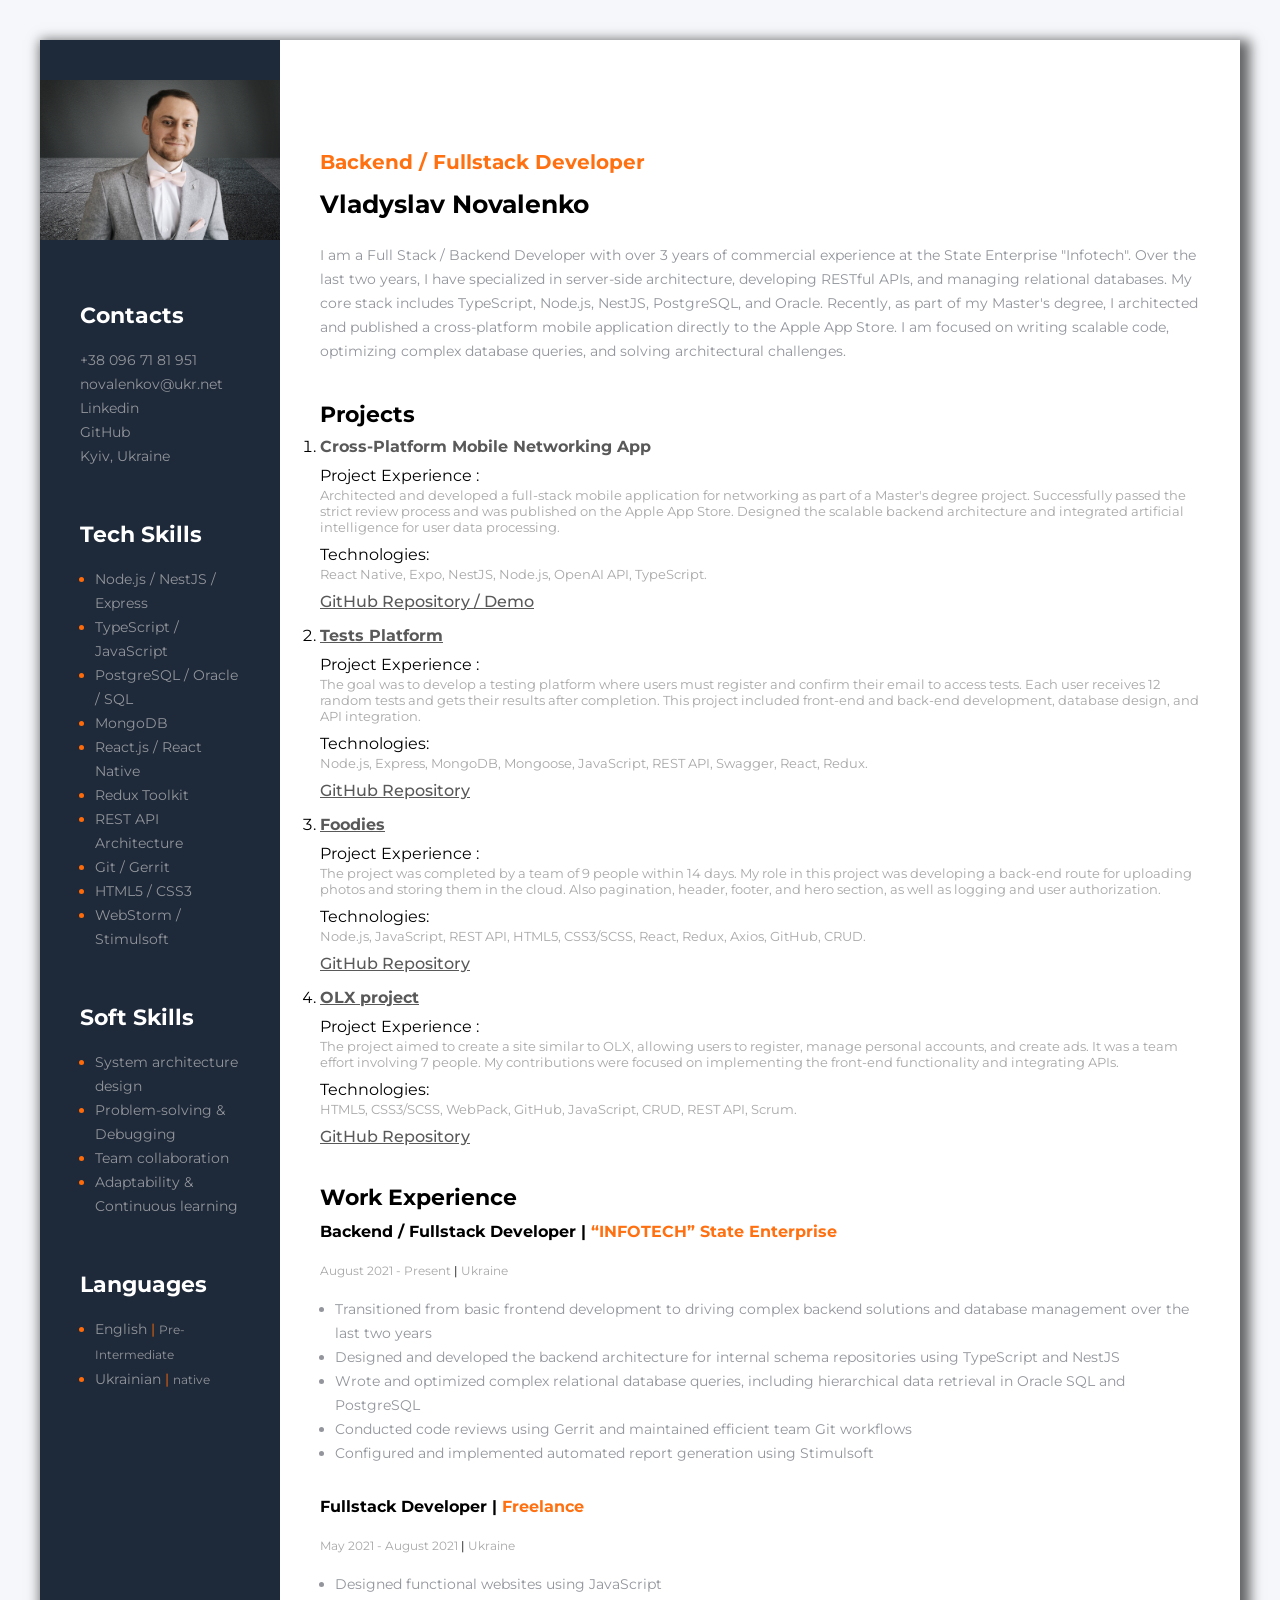
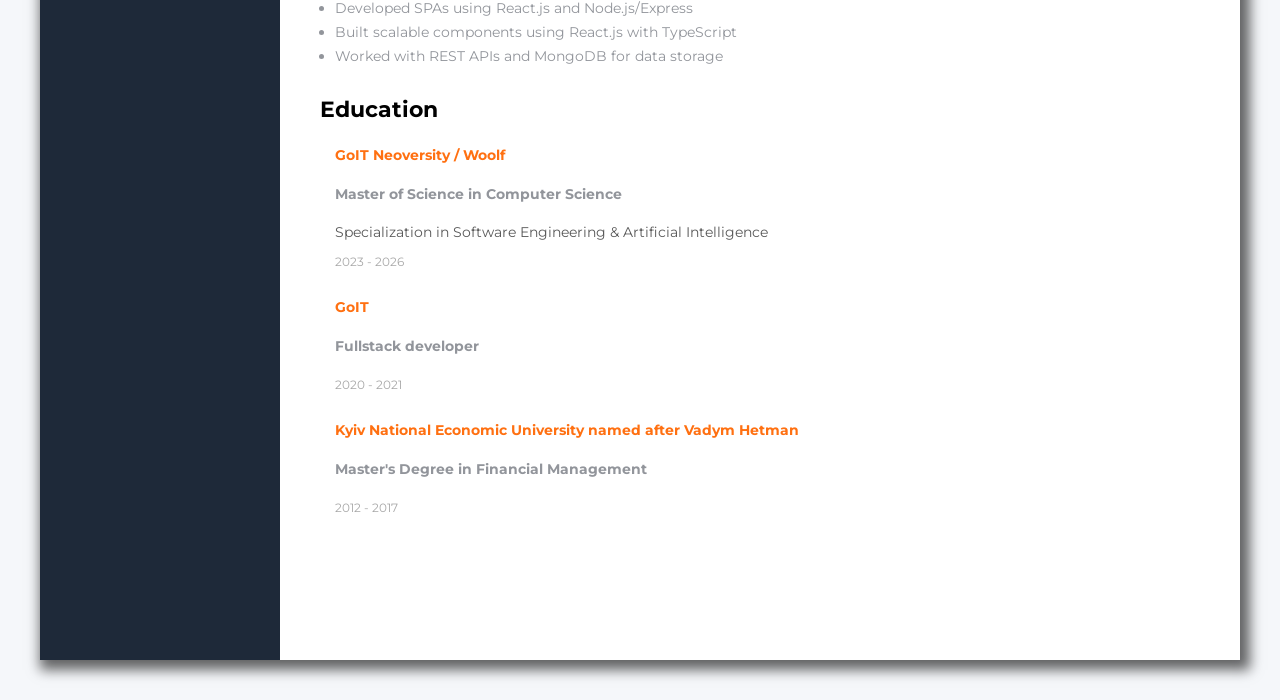
==== new-index.html @ 2ad09d6f "update resume" ====
<!DOCTYPE html>
<html lang="en">

<head>
  <meta charset="UTF-8" />
  <meta name="viewport" content="width=device-width, initial-scale=1.0" />
  <title>My resume</title>
  <link rel="stylesheet" href="./css/style.css" />
  <link rel="preconnect" href="https://fonts.gstatic.com">
  <link href="https://fonts.googleapis.com/css2?family=Montserrat:wght@400;700&display=swap" rel="stylesheet">
</head>

<body>
<div class="wrapper">
  <div>
    <aside class="sidebar">
      <button class="menu-button" data-menu-close>
        <svg width="40" height="40" aria-label="icon-menu" class="icon-menu">
          <use href="./img/sprite.svg#icon-menu-close"></use>
        </svg>
      </button>

      <img class="my-photo" src="./img/foto.png" alt="My photo" width="240" />

      <div class="contacts-container">
        <h3 class="contacts-title">Contacts</h3>
        <div class="wrap-contacts-link">
          <a class="contacts-link" href="tel:+380967181951">
            +38 096 71 81 951
          </a>
        </div>
        <div class="wrap-contacts-link">
          <a class="contacts-link email" href="mailto:novalenkov@ukr.net">
            novalenkov@ukr.net
          </a>
        </div>
        <div class="wrap-contacts-link">
          <a href="https://www.linkedin.com/in/vladislav-novalenko/" class="contacts-link" target="_blank">
            Linkedin
          </a>
        </div>
        <div class="wrap-contacts-link">
          <a class="contacts-link" href="https://github.com/Vladnova" target="_blank">
            GitHub
          </a>
        </div>
        <div class="wrap-contacts-link contacts-link">
          Kyiv, Ukraine
        </div>
      </div>

      <div class="tech-skills-container">
        <h3 class="tech-skills-title">Tech Skills</h3>
        <ul>
          <li class="tech-skills-item">
            <span class="tech-skills-text">Node.js / NestJS / Express</span>
          </li>
          <li class="tech-skills-item">
            <span class="tech-skills-text">TypeScript / JavaScript</span>
          </li>
          <li class="tech-skills-item">
            <span class="tech-skills-text">PostgreSQL / Oracle / SQL</span>
          </li>
          <li class="tech-skills-item">
            <span class="tech-skills-text">MongoDB</span>
          </li>
          <li class="tech-skills-item">
            <span class="tech-skills-text">React.js / React Native</span>
          </li>
          <li class="tech-skills-item">
            <span class="tech-skills-text">Redux Toolkit</span>
          </li>
          <li class="tech-skills-item">
            <span class="tech-skills-text">REST API Architecture</span>
          </li>
          <li class="tech-skills-item">
            <span class="tech-skills-text">Git / Gerrit</span>
          </li>
          <li class="tech-skills-item">
            <span class="tech-skills-text">HTML5 / CSS3</span>
          </li>
          <li class="tech-skills-item">
            <span class="tech-skills-text">WebStorm / Stimulsoft</span>
          </li>
        </ul>
      </div>

      <div class="soft-skills-container">
        <h3 class="soft-skill-title">Soft Skills</h3>
        <ul>
          <li class="soft-skills-item"><span class="soft-skills-text">System architecture design</span></li>
          <li class="soft-skills-item"><span class="soft-skills-text">Problem-solving & Debugging</span></li>
          <li class="soft-skills-item"><span class="soft-skills-text">Team collaboration</span></li>
          <li class="soft-skills-item"><span class="soft-skills-text">Adaptability & Continuous learning</span></li>
        </ul>
      </div>

      <div class="soft-skills-container">
        <h3 class="soft-skill-title">Languages</h3>
        <ul>
          <li class="soft-skills-item">
            <span class="soft-skills-text">English <span class="lang">|</span> <span class="level">Pre-Intermediate</span></span>
          </li>
          <li class="soft-skills-item">
            <span class="soft-skills-text">Ukrainian <span class="lang">|</span> <span class="level">native</span></span>
          </li>
        </ul>
      </div>

    </aside>
  </div>

  <div class="about-me-container">

    <button class="menu-button" aria-expanded="false" aria-controls="menu-container" data-menu-open>
      <svg width="40" height="40" aria-label="кнока меню" class="icon-menu open">
        <use href="./img/sprite.svg#icon-menu-open"></use>
      </svg>
    </button>

    <div class="info-container">
      <h2 class="profession">Backend / Fullstack Developer</h2>
      <img class="my-photo-about" src="./img/foto.jpg" alt="My foto" width="340" />

      <h1 class="name">Vladyslav Novalenko</h1>
      <p class="description">
        I am a Full Stack / Backend Developer with over 3 years of commercial experience at the State Enterprise "Infotech".
        Over the last two years, I have specialized in server-side architecture, developing RESTful APIs, and managing relational databases.
        My core stack includes TypeScript, Node.js, NestJS, PostgreSQL, and Oracle. Recently, as part of my Master's degree, I architected and published
        a cross-platform mobile application directly to the Apple App Store. I am focused on writing scalable code, optimizing complex database queries, and solving architectural challenges.
      </p>
    </div>

    <div class="project-container">
      <h3 class="about-me-title">Projects</h3>
      <ol class="project-list">

        <!-- Додано магістерський проєкт на перше місце -->
        <li class="project-items">
          <div class="projects-item">
            <p class="projects-link" >
              Cross-Platform Mobile Networking App
            </p>
          </div>
          <span class="project-text">Project Experience :</span>
          <p class="project-desc"> Architected and developed a full-stack mobile application for networking as part of a Master's degree project. Successfully passed the strict review process and was published on the Apple App Store. Designed the scalable backend architecture and integrated artificial intelligence for user data processing.
          </p>
          <p class="project-text">Technologies:</p>
          <p class="project-desc">
            React Native, Expo, NestJS, Node.js, OpenAI API, TypeScript.
          </p>
          <a class="project-text_link" href="https://github.com/Vladnova/YouKnow" target="_blank">GitHub Repository / Demo</a> <!-- Замініть # на ваше посилання на гітхаб або відео -->
        </li>

        <!-- Залишено найсильніший навчальний проєкт -->
        <li class="project-items">
          <div class="projects-item">
            <a class="projects-link" href="https://lasterprojectgoit.netlify.app/" target="_blank">
              Tests Platform
            </a>
          </div>
          <span class="project-text">Project Experience :</span>
          <p class="project-desc">The goal was to develop a testing platform where users must register and confirm their email to access tests.
            Each user receives 12 random tests and gets their results after completion. This project included
            front-end and back-end development, database design, and API integration.
          </p>
          <p class="project-text">Technologies:</p>
          <p class="project-desc">
            Node.js, Express, MongoDB, Mongoose, JavaScript, REST API, Swagger, React, Redux.
          </p>
          <a class="project-text_link" href="https://github.com/Vladnova/latestProject" target="_blank">GitHub Repository</a>
        </li>

        <li class="project-items">
          <div class="projects-item">
            <a class="projects-link" href="https://chivapchichi2.github.io/project-foodies-frontend/" target="_blank">
              Foodies
            </a>
          </div>
          <span class="project-text">Project Experience :</span>
          <p class="project-desc"> The project was completed by a team of 9 people within 14 days.
            My role in this project was developing a back-end route for uploading photos and storing them in the cloud.
            Also pagination, header, footer, and hero section, as well as logging and user authorization.
          </p>
          <p class="project-text">Technologies:</p>
          <p class="project-desc">
            Node.js, JavaScript, REST API, HTML5, CSS3/SCSS, React, Redux, Axios, GitHub, CRUD.
          </p>
          <a class="project-text_link" href="https://github.com/Vladnova/project-foodies-frontend" target="_blank">GitHub Repository</a>
        </li>

        <li class="project-items">
          <div class="projects-item">
            <a class="projects-link" href="https://romansynenko.github.io/olx-project" target="_blank">
              OLX project
            </a>
          </div>
          <span class="project-text">Project Experience :</span>
          <p class="project-desc">The project aimed to create a site similar to OLX, allowing users to register, manage personal accounts,
            and create ads. It was a team effort involving 7 people. My contributions were focused on implementing the front-end
            functionality and integrating APIs.
          </p>
          <p class="project-text">Technologies:</p>
          <p class="project-desc">
            HTML5, CSS3/SCSS, WebPack, GitHub, JavaScript, CRUD, REST API, Scrum.
          </p>
          <a class="project-text_link" href="https://github.com/Vladnova/olx-project" target="_blank">GitHub Repository</a>
        </li>

      </ol>
    </div>

    <div>
      <h3 class="about-me-title">Work Experience</h3>

      <div>
        <h4 class="profession-title">Backend / Fullstack Developer
          <span class="profession-divider">|</span>
          <span class="profession-company">“INFOTECH” State Enterprise</span>
        </h4>
        <span class="profession-time">
            August 2021 - Present <span class="profession-divider">|</span> Ukraine
          </span>
        <ul class="profession-duties">
          <li class="profession-duties-item">Transitioned from basic frontend development to driving complex backend solutions and database management over the last two years</li>
          <li class="profession-duties-item">Designed and developed the backend architecture for internal schema repositories using TypeScript and NestJS</li>
          <li class="profession-duties-item">Wrote and optimized complex relational database queries, including hierarchical data retrieval in Oracle SQL and PostgreSQL</li>
          <li class="profession-duties-item">Conducted code reviews using Gerrit and maintained efficient team Git workflows</li>
          <li class="profession-duties-item">Configured and implemented automated report generation using Stimulsoft</li>
        </ul>
      </div>

      <div>
        <h4 class="profession-title">Fullstack Developer
          <span class="profession-divider">|</span>
          <span class="profession-company">Freelance</span>
        </h4>
        <span class="profession-time">
            May 2021 - August 2021 <span class="profession-divider">|</span> Ukraine
          </span>
        <ul class="profession-duties">
          <li class="profession-duties-item">Designed functional websites using JavaScript</li>
          <li class="profession-duties-item">Developed SPAs using React.js and Node.js/Express</li>
          <li class="profession-duties-item">Built scalable components using React.js with TypeScript</li>
          <li class="profession-duties-item">Worked with REST APIs and MongoDB for data storage</li>
        </ul>
      </div>

      <div>
        <h3 class="about-me-title">Education</h3>
        <ul class="profession-duties">
          <li class="profession-duties-item profession-duties-item_list_none">
            <h4 span class="profession-company">GoIT Neoversity / Woolf</span></h4>
            <h5 class="profession-title-second">Master of Science in Computer Science</h5>
            <p class="profession-desc" style="margin: 5px 0; font-size: 14px; color: #595959;">Specialization in Software Engineering & Artificial Intelligence</p>
            <span class="profession-time">
                2023 - 2026
              </span>
          </li>
          <li class="profession-duties-item profession-duties-item_list_none">
            <h4 span class="profession-company">GoIT</span></h4>
            <h5 class="profession-title-second">Fullstack developer</h5>
            <span class="profession-time">
                2020 - 2021
              </span>
          </li>
          <li class="profession-duties-item profession-duties-item_list_none">
            <h4 span class="profession-company">Kyiv National Economic University named after Vadym Hetman</span></h4>
            <h5 class="profession-title-second">Master's Degree in Financial Management</h5>
            <span class="profession-time">
                2012 - 2017
              </span>
          </li>
        </ul>
      </div>
    </div>
  </div>
  <script>
    const btnMenuOpenRef = document.querySelector('[data-menu-open]');
    const btnMenuCloseRef = document.querySelector('[data-menu-close]');
    const menu = document.querySelector('.sidebar');

    btnMenuOpenRef.addEventListener('click', () => {
      menu.classList.add('is-open')
    })

    btnMenuCloseRef.addEventListener('click', () => {
      menu.classList.remove('is-open')
    })

  </script>
</body>

</html>
---- css/style.css ----
* {
  padding: 0;
  margin: 0;
  box-sizing: border-box;
}

body {
  background-color: #f5f7fa;
  padding-top: 40px;
  padding-bottom: 40px;
  padding-right: 20px;
  padding-left: 20px;
  font-family: Montserrat, Arial, sans-serif;
}

.wrapper {
  background: #ffffff;
  display: flex;
  max-width: 1200px;
  margin: 0 auto;
  box-shadow: 5px 5px 12px 5px rgba(0, 0, 0, 0.6);
}

.sidebar {
  background-color: #1e2939;
  max-width: 370px;
  height: 100%;
  padding-top: 40px;
}

.my-photo {
  width: 240px;
}

.my-photo-about {
  display: none;
}

.menu-button {
  display: none;
}

.about-me-container {
  padding-left: 40px;
  padding-right: 40px;
  padding-top: 110px;
  padding-bottom: 110px;
}

.contacts-container {
  margin-top: 60px;
  margin-left: 40px;
  margin-right: 40px;
}

.contacts-title {
  font-size: 22px;
  font-weight: 700;
  line-height: 24px;
  color: #ffffff;
  margin-bottom: 20px;
}


.contacts-link {
  font-size: 14px;
  font-weight: 400;
  line-height: 24px;
  color: #92959b;
  text-decoration: none;
}

.contacts-link:hover,
.contacts-link:focus {
  color: #ff7011;
}

.contacts-link-type {
  font-size: 14px;
  font-weight: 700;
  line-height: 24px;
  color: #fff;

  margin-right: 15px;
}

.contacts-link-type.social {
  margin-right: 10px;
}

.contacts-link-type.git {
  margin-right: 3px;
}

.tech-skills-title {
  font-size: 22px;
  font-weight: 700;
  line-height: 24px;
  margin-bottom: 20px;
  color: #fff;
}

.tech-skills-container {
  margin-left: 40px;
  margin-right: 40px;
  margin-top: 55px;
}

.tech-skills-item {
  font-size: 14px;
  font-weight: 400;
  line-height: 24px;
  color: #ff6b08;
  margin-left: 15px;
}

.tech-skills-text {
  color: #92959b;
}

.soft-skills-container {
  margin-left: 40px;
  margin-right: 40px;
  margin-top: 55px;
}

.soft-skill-title {
  font-size: 22px;
  font-weight: 700;
  line-height: 24px;
  margin-bottom: 20px;
  color: #fff;
}

.soft-skills-item {
  font-size: 14px;
  font-weight: 400;
  line-height: 24px;
  color: #ff6b08;
  margin-left: 15px;
}

.soft-skills-text {
  color: #92959b;
}

.soft-skills-container.socials {
  margin-right: 5px;
}

.profession {
  font-family: Montserrat;
  color: #ff7011;
  font-size: 20px;
  font-weight: 700;
  margin-bottom: 15px;
}

.name {
  font-size: 25px;
  font-weight: 700;
}

.description {
  font-size: 14px;
  font-weight: 400;
  line-height: 24px;
  margin-top: 24px;
  color: #92959b;
}

.info-container {
  margin-bottom: 40px;
}

.about-me-title {
  font-size: 22px;
  font-weight: 700;
  line-height: 24px;
  margin-bottom: 10px;
}

.project-items {
  margin-bottom: 15px;
}

.projects-item {
  display: flex;
  align-items: flex-end;
  font-weight: 700;
  margin-bottom: 10px;
}

.projects-link {
  color: #595959;
  font-size: 16px;
  font-weight: 700;
}
.project-text_link{
  color: #595959;
  font-weight: 500;
  display: block;
  margin-bottom: 10px;
}

.project-text_link:hover,
.project-text_link:focus {
  color: #ff7011;
}

.project-text{
  display: inline-block;
  margin-bottom: 2px;
}

.projects-link:hover,
.projects-link:focus {
  color: #ff7011;
}

.tech-name {
  color: #595959;
  font-size: 13px;
  font-weight: 400;
  /* line-height: 24px; */
}

.dots {
  color: #bebebe;
  font-weight: 100;
  flex-grow: 1;
  margin: 0 2px 2px;

  border-bottom: 1px dotted #a8a8a8;
}

.project-container {
  margin-bottom: 40px;
}

.profession-title {
  font-size: 16px;
  font-weight: 700;
  line-height: 24px;
  margin-top: 10px;
  margin-bottom: 15px;
}

.profession-divider {
  color: #000000;
}

.profession-company {
  color: #ff7011;
  margin-top: 21px;
}

.profession-time {
  color: #a8a8a8;
  font-size: 12px;
  font-weight: 400;
  line-height: 24px;
}

.profession-duties {
  margin-top: 14px;
  margin-bottom: 30px;
  padding-left: 15px;
}

.profession-duties-item {
  color: #92959b;
  font-family: Montserrat;
  font-size: 14px;
  font-weight: 400;
  line-height: 24px;
}

.profession-duties-item_list_none {
  list-style: none;
}

.profession-title-second {
  font-size: 14px;
  font-weight: 700;
  line-height: 24px;
  margin-top: 15px;
  margin-bottom: 14px;
}

.project-desc {
  font-size: 13px;
  color: #a8a8a8;
  margin-bottom: 10px;
}

.lang {
  color: #ff6b08;
}

.level {
  font-size: 12px;
}

@media screen and (max-width: 1199px) {
  .project-items {
    margin-left: 13px;
  }
}

@media screen and (min-width: 768px) and (max-width: 1024px) {
  .my-photo {
    width: 260px;
  }

  .about-me-container {
    padding-left: 40px;
    padding-right: 40px;
    padding-top: 70px;
    padding-bottom: 70px;
  }

  .sidebar {
    width: 260px;
  }

  .contacts-container {
    margin-top: 30px;
    margin-left: 10px;
    margin-right: 0px;
  }

  .contacts-title {
    padding-left: 15px;
  }

  .wrap-contacts-link {
    margin-bottom: 10px;
  }

  .tech-skills-container {
    margin-left: 30px;
    margin-right: 30px;
    margin-top: 30px;
  }

  .gmial {
    margin-left: 33px;
  }

  .contacts-link-type {
    margin-right: 13px;
  }

  .soft-skills-container {
    margin-left: 30px;
    margin-right: 30px;
    margin-top: 30px;
  }

  .name {
    font-size: 35px;
  }

  .profession-duties {
    padding-left: 15px;
  }

  .profession-duties-item {
    font-size: 13px;
  }

  .projects-item {
    display: flex;
    align-items: flex-end;
    margin-left: 0;
  }

  .projects-link {
    font-size: 16px;
  }

  .tech-name {
    font-size: 12px;
  }

  /* .dots {
    margin: 0 2px 2px;
  } */
}

@media screen and (max-width: 767px) {
  body {
    padding-top: 10px;
    padding-bottom: 10px;
    padding-right: 10px;
    padding-left: 10px;
  }

  .wrapper {
    position: relative;
    max-width: 767px;
  }

  .my-photo {
    display: none;
  }

  .menu-button {
    display: block;
    border-radius: 50%;
  }

  .my-photo-about {
    display: block;
    max-width: 130px;
    border-radius: 10%;
    margin: 0 auto;
    margin-bottom: 20px;
  }

  .contacts-container {
    margin-top: 0;
    margin-left: 30px;
    margin-right: 15px;
  }

  .contacts-title {
    padding-left: 10px;
  }

  .contacts-link-type {
    margin-right: 5px;
  }

  .contacts-link-type.social {
    margin-right: 2px;
  }

  .contacts-link-type.git {
    margin-right: 0px;
  }

  .wrap-contacts-link {
    margin-bottom: 10px;
  }

  .sidebar {
    position: absolute;
    top: 0;
    right: 0;
    padding-top: 20px;
    width: 270px;
    opacity: 0;
    transform: translateX(100%);

    transition: all 250ms linear;
  }

  .sidebar.is-open {
    opacity: 1;
    transform: translateX(0);
  }

  .icon-menu {
    fill: currentColor;
  }

  .icon-menu:hover,
  .icon-menu:focus {
    color: #ff7011;
  }

  .icon-menu:hover.open,
  .icon-menu:focus.open {
    color: #ff7011;
    background: #ffffff;
  }

  .gmial {
    padding-left: 25px;
  }

  .menu-button {
    height: 40px;
    border: 0;
    margin: 0;
    padding: 0;
    margin-right: 15px;
    margin-left: auto;
    background-color: #1e2939;
    color: #ffffff;
    cursor: pointer;
  }

  .about-me-container {
    padding-left: 15px;
    padding-right: 15px;
    padding-top: 20px;
    padding-bottom: 20px;
  }

  .name {
    font-size: 25px;
    font-weight: 700;
    line-height: 35px;
    text-align: center;
  }

  .projects-link {
    font-size: 17px;
  }

  .tech-name {
    font-size: 13px;
  }

  .tech-skills-container {
    margin-top: 40px;
  }

  .about-me-title {
    margin-bottom: 20px;
  }

  .soft-skills-container {
    margin-top: 40px;
  }
}
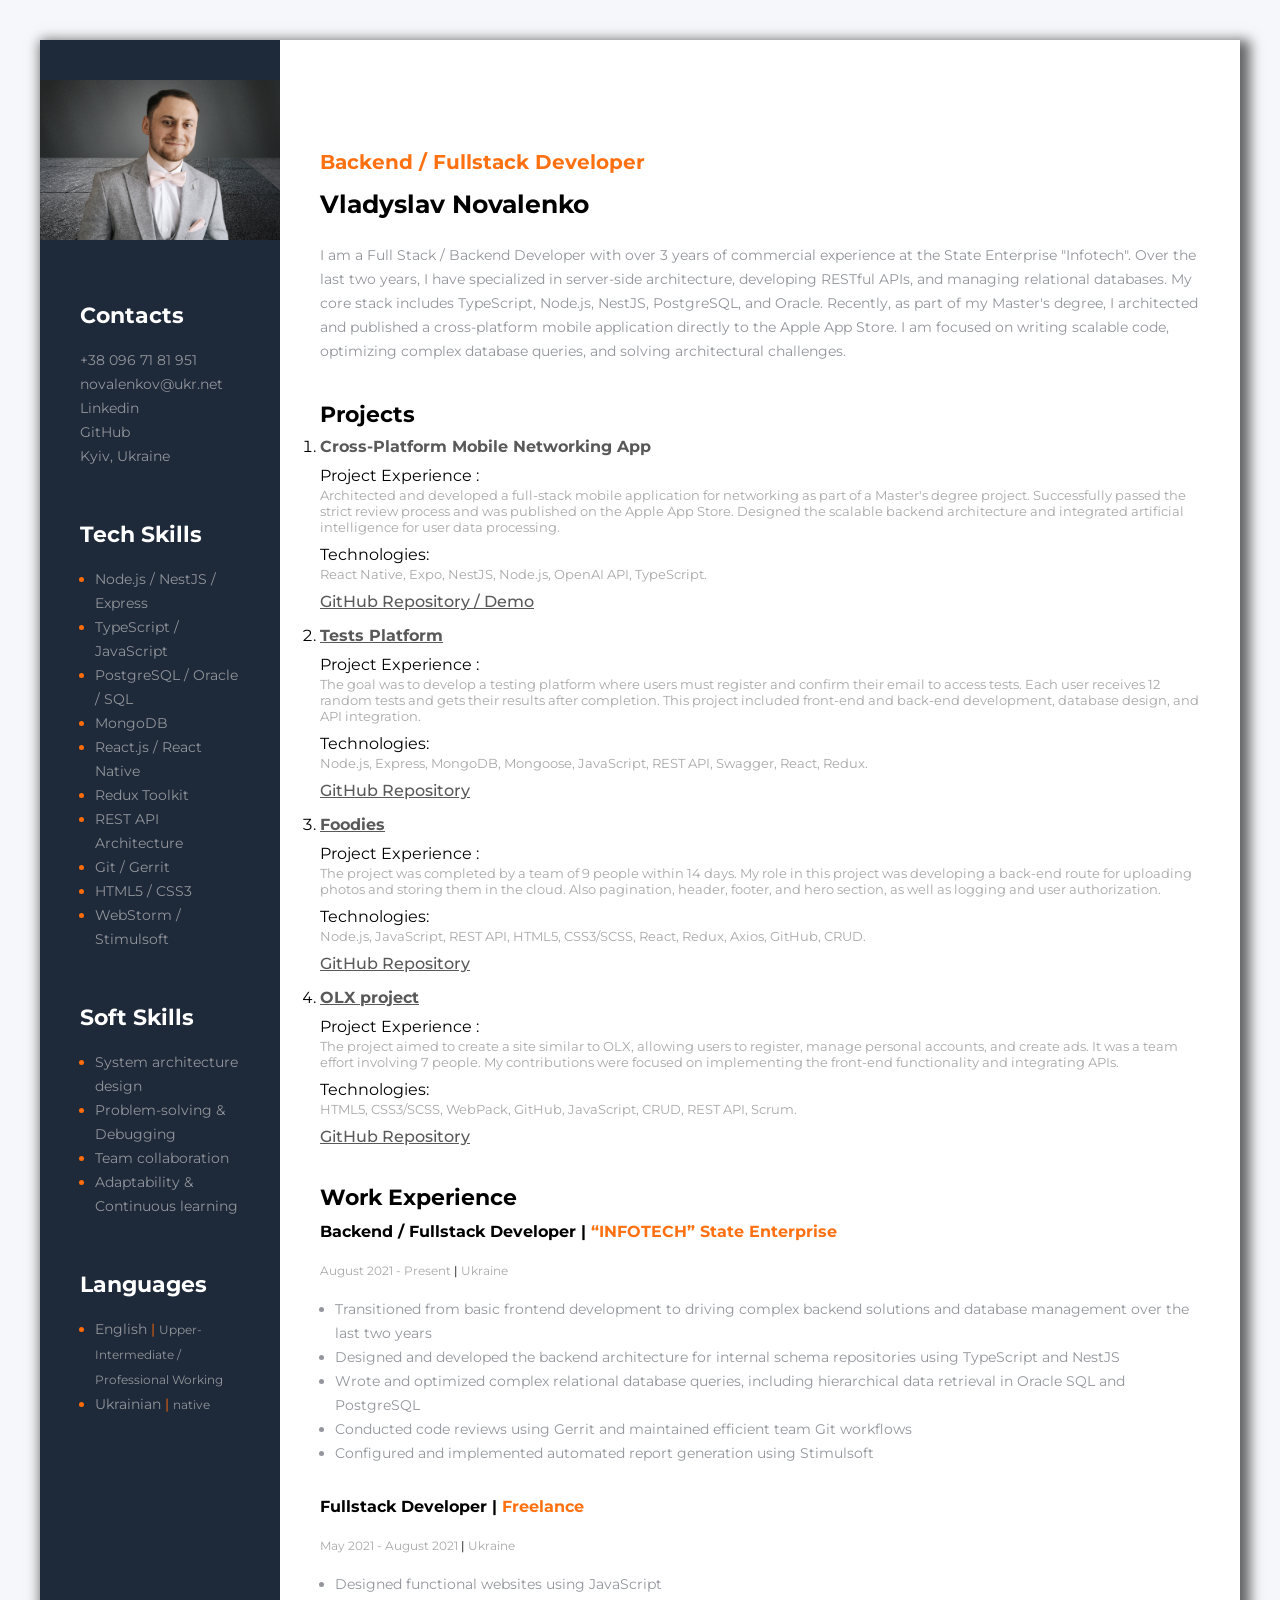
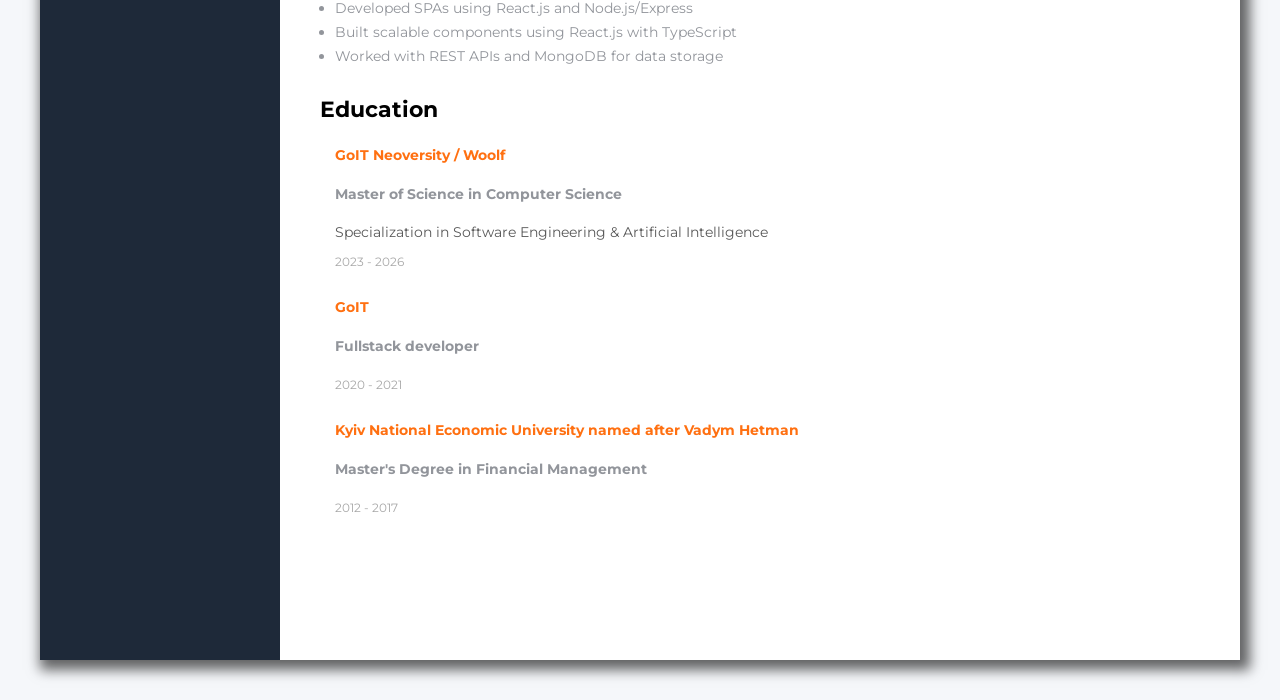
==== commit d0b9d7fc: "update" ====
--- a/new-index.html
+++ b/new-index.html
@@ -99,7 +99,7 @@
         <h3 class="soft-skill-title">Languages</h3>
         <ul>
           <li class="soft-skills-item">
-            <span class="soft-skills-text">English <span class="lang">|</span> <span class="level">Pre-Intermediate</span></span>
+            <span class="soft-skills-text">English <span class="lang">|</span> <span class="level">Upper-Intermediate / Professional Working</span></span>
           </li>
           <li class="soft-skills-item">
             <span class="soft-skills-text">Ukrainian <span class="lang">|</span> <span class="level">native</span></span>
